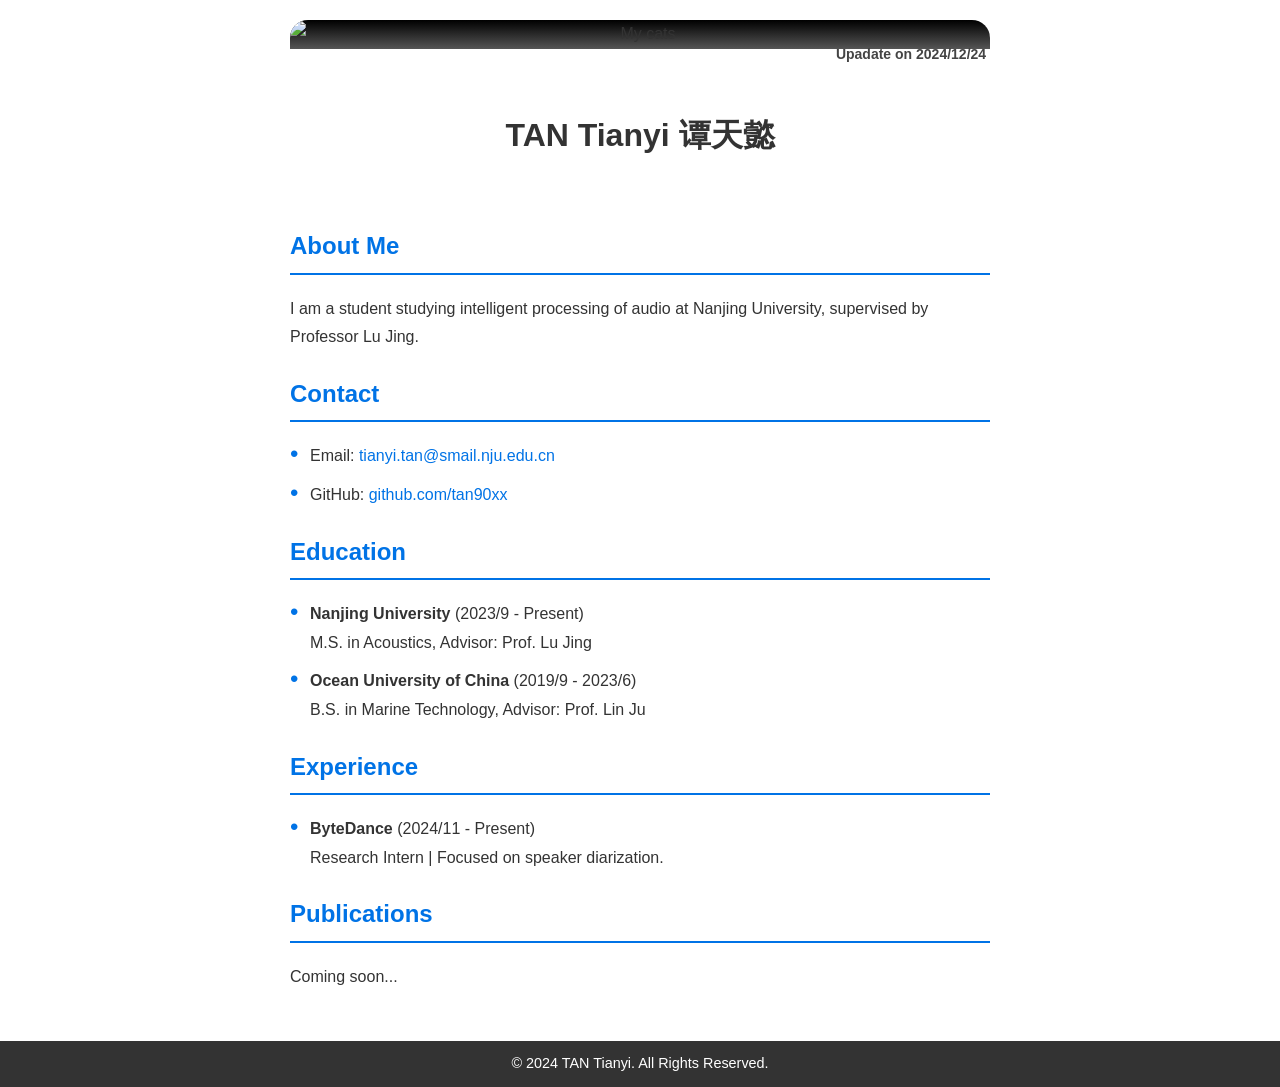
==== index.html @ c3353a8a "test1" ====
<!DOCTYPE html>
<html lang="en">
<head>
    <meta charset="UTF-8">
    <meta name="viewport" content="width=device-width, initial-scale=1.0">
    <title>TAN Tianyi</title>
    <link rel="stylesheet" href="style.css">
</head>
<body>

	<div class="content">
		<div class="image-container">
			<img src="assets/me.jpg" alt="My cats" width="100%">
			<span class="image-text">Upadate on 2024/12/24&nbsp</span>
		</div>
	</div>

    <header class="header">
        <div class="container">
            <h1 class="name">TAN Tianyi 谭天懿</h1>
        </div>
    </header>


    <main class="content">
        <section class="profile">
            <h2>About Me</h2>
            <p>I am a student studying intelligent processing of audio at Nanjing University, supervised by Professor Lu Jing. </p>
        </section>

        <section class="contact">
            <h2>Contact</h2>
            <ul>
                <li>Email: <a href="mailto:tianyi.tan@smail.nju.edu.cn">tianyi.tan@smail.nju.edu.cn</a></li>
                <li>GitHub: <a href="https://github.com/tan90xx" target="_blank">github.com/tan90xx</a></li>
            </ul>
        </section>

        <section class="education">
            <h2>Education</h2>
            <ul>
                <li>
                    <strong>Nanjing University</strong> (2023/9 - Present)<br>
                    M.S. in Acoustics, Advisor: Prof. Lu Jing
                </li>
                <li>
                    <strong>Ocean University of China</strong> (2019/9 - 2023/6)<br>
                    B.S. in Marine Technology, Advisor: Prof. Lin Ju
                </li>
            </ul>
        </section>

        <section class="experience">
            <h2>Experience</h2>
            <ul>
                <li>
                    <strong>ByteDance</strong> (2024/11 - Present)<br>
                    Research Intern | Focused on speaker diarization.
                </li>
            </ul>
        </section>

        <section class="publications">
            <h2>Publications</h2>
            <p>Coming soon...</p>
        </section>
    </main>

    <footer class="footer">
        <div class="container">
            <p>&copy; 2024 TAN Tianyi. All Rights Reserved.</p>
        </div>
    </footer>
</body>
</html>
---- style.css ----
/* General Styles */
body {
    font-family: "Arial", sans-serif;
    margin: 0;
    padding: 0;
    background-color: #fff;
    color: #333;
    line-height: 1.8;
}

.container {
    width: 90%;
    max-width: 1200px;
    margin: 0 auto;
}

/* Header */
.header {
    background-color: #fff;
    color: #333;
    padding: 20px 0;
    text-align: center;
    max-width: 700px;
    margin: 0 auto;
    border-radius: 8px;
}

.header .name {
    font-size: 2em;
    margin: 0;
}

.header .tagline {
    font-size: 1.2em;
    margin: 10px 0 0;
}

/* Main Content */
.content {
    padding: 20px;
    background: #fff;
    margin: 20px 0;
    border-radius: 8px;
    width: 700px;
    margin: auto;
}

.content h2 {
    border-bottom: 2px solid #0073e6;
    padding-bottom: 5px;
    color: #0073e6;
}

.content p, .content li {
    font-size: 1em;
    margin: 10px 0;
}

/* Lists */
ul {
    list-style: none;
    padding: 0;
}

li {
    margin: 10px 0;
    padding-left: 20px;
    position: relative;
}

li::before {
    content: "\2022";
    position: absolute;
    left: 0;
    color: #0073e6;
    font-size: 1.5em;
    line-height: 1;
}

/* Links */
a {
    color: #0073e6;
    text-decoration: none;
}

a:hover {
    text-decoration: underline;
}

/* Footer */
.footer {
    background: #333;
    color: #fff;
    text-align: center;
    padding: 10px 0;
    margin-top: 20px;
}

.footer p {
    margin: 0;
    font-size: 0.9em;
}

/* Image Styling */
.image-container {
    margin: auto;
    position: relative;
    text-align: center;
    width: 700px;
    border: none;
    border-radius: 18px;
    overflow: hidden;
}

.image-container img {
    width: 100%;
    height: auto;
    display: block;
    background: linear-gradient(to bottom, #000, #555);
}

.image-text {
    position: relative;
    float: right;
    color: #444;
    margin-top: -7px;
    font-size: 14px;
    font-weight: bold;
}

.social-icons {
    display: flex;
    gap: 10px;
}

.icon {
    width: 20px;
    height: 20px;
}
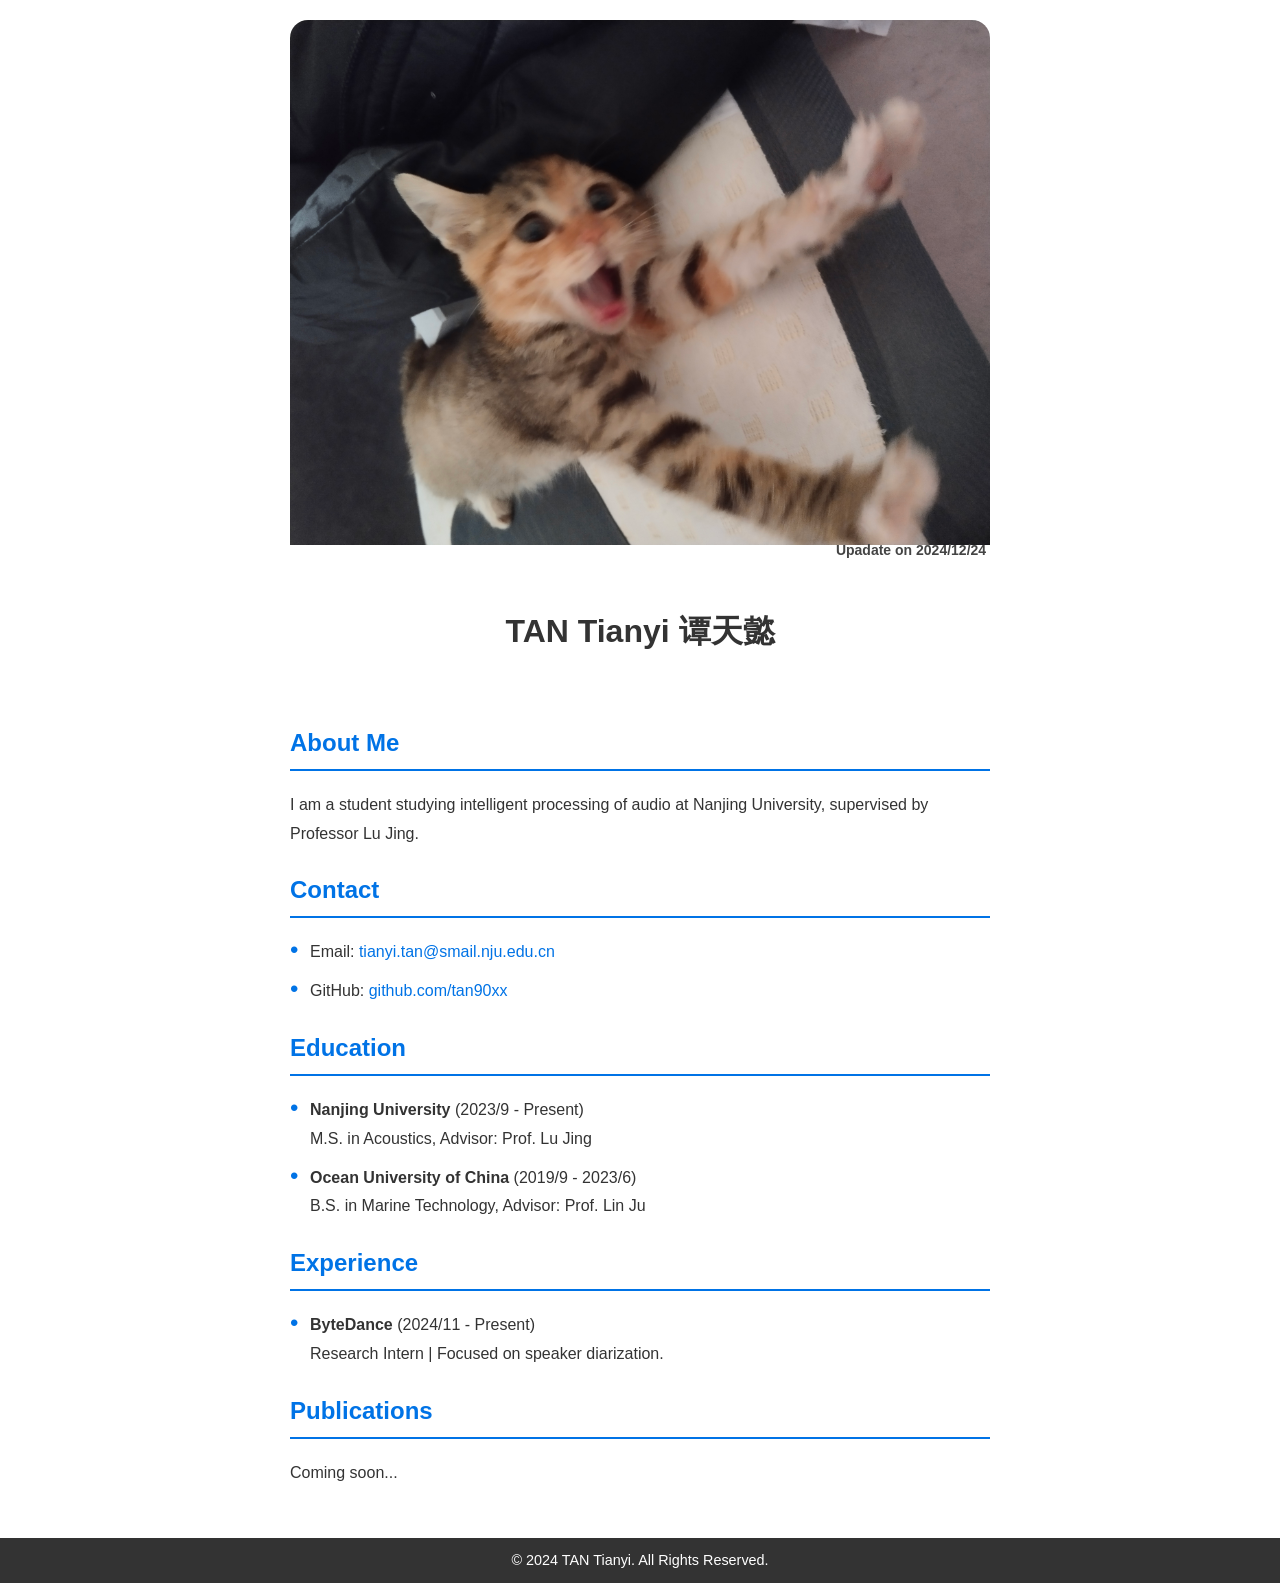
==== commit 711ec44c: "test2" ====
--- a/index.html
+++ b/index.html
@@ -10,7 +10,7 @@
 
 	<div class="content">
 		<div class="image-container">
-			<img src="assets/me.jpg" alt="My cats" width="100%">
+			<img src="assets/mycat.jpg" alt="My cats" width="100%">
 			<span class="image-text">Upadate on 2024/12/24&nbsp</span>
 		</div>
 	</div>
